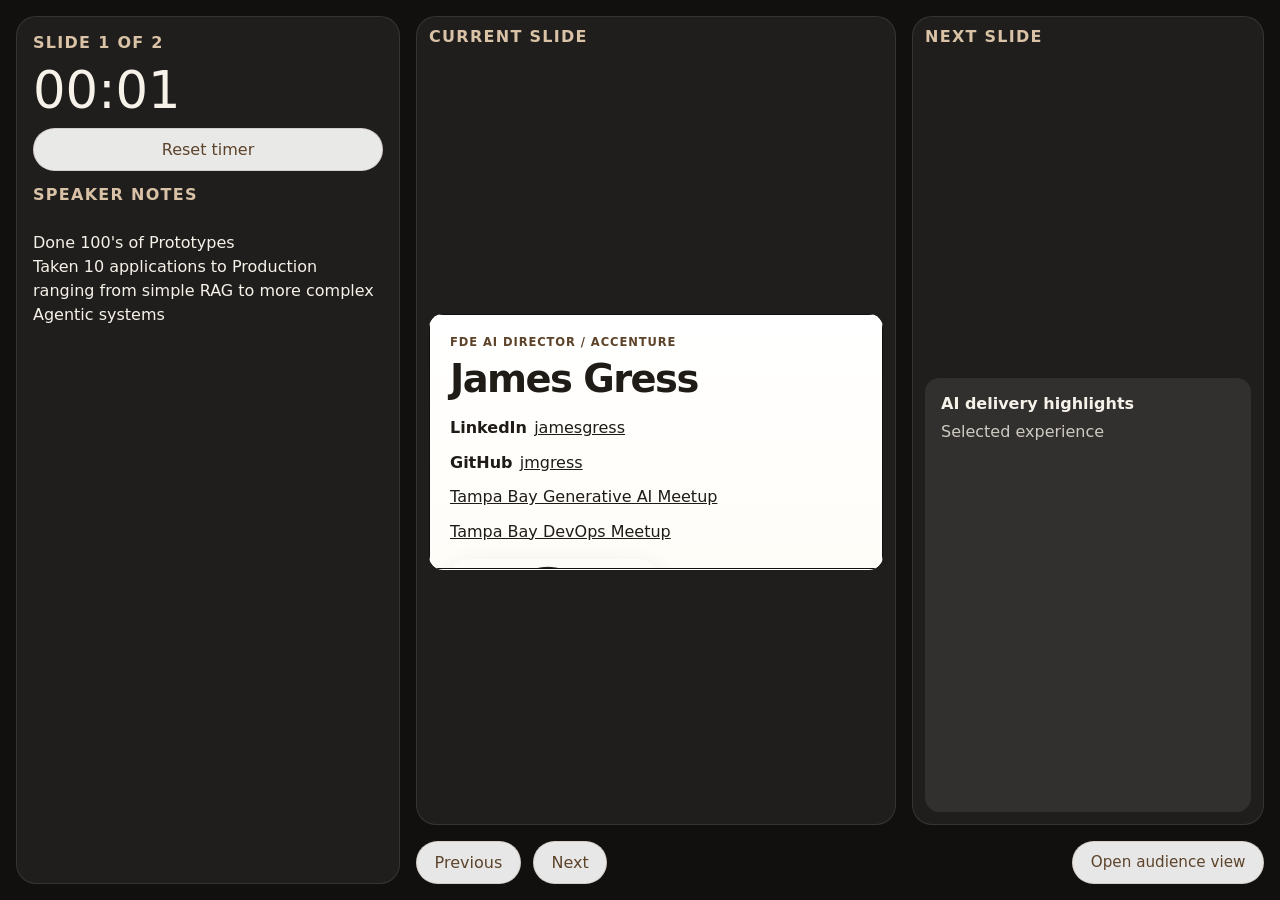
==== presenter.html @ 34e652f6 "Replace Marp deck with static HTML slides Co-authored-by: jmgress <20671008+jmgress@users.noreply.gi" ====
<!DOCTYPE html>
<html lang="en">
  <head>
    <meta charset="utf-8" />
    <meta name="viewport" content="width=device-width, initial-scale=1" />
    <link rel="icon" href="data:image/svg+xml,%3Csvg xmlns=%27http://www.w3.org/2000/svg%27 viewBox=%270 0 32 32%27%3E%3Crect width=%2732%27 height=%2732%27 rx=%276%27 fill=%27%2378583a%27/%3E%3Ctext x=%2716%27 y=%2721%27 text-anchor=%27middle%27 font-family=%27Arial,sans-serif%27 font-size=%2716%27 fill=%27white%27%3EJG%3C/text%3E%3C/svg%3E" />
    <title>James Gress Presenter View</title>
    <link rel="stylesheet" href="styles.css" />
    <script defer src="presenter.js"></script>
  </head>
  <body class="presenter-body">
    <main class="presenter-layout">
      <aside class="presenter-sidebar">
        <div class="presenter-meta">
          <strong data-presenter-position>Slide 1 of 2</strong>
          <div class="presenter-timer" data-presenter-timer>00:00</div>
          <button class="presenter-reset" type="button" data-presenter-reset>Reset timer</button>
        </div>
        <section class="presenter-notes">
          <h2>Speaker notes</h2>
          <div class="presenter-notes-content" data-presenter-notes>Waiting for notes…</div>
        </section>
      </aside>

      <section class="presenter-stage">
        <div class="presenter-stack">
          <div class="presenter-panel">
            <h2>Current slide</h2>
            <iframe class="presenter-frame" title="Current slide preview" data-presenter-current></iframe>
          </div>
          <div class="presenter-preview">
            <h2>Next slide</h2>
            <div class="presenter-preview-card" data-presenter-next>
              <strong>Loading…</strong>
              <p>Waiting for the current slide state.</p>
            </div>
          </div>
        </div>

        <div class="presenter-nav">
          <div class="presenter-nav-group">
            <button type="button" data-action="prev">Previous</button>
            <button type="button" data-action="next">Next</button>
          </div>
          <a class="presenter-link" href="index.html" target="audience">Open audience view</a>
        </div>
      </section>
    </main>
  </body>
</html>
---- styles.css ----
:root {
  color-scheme: light;
  --page-bg: #f4f1ea;
  --panel-bg: rgba(255, 255, 255, 0.88);
  --surface: #fffdf8;
  --surface-strong: #ffffff;
  --border: rgba(26, 26, 26, 0.12);
  --shadow: 0 1.5rem 3rem rgba(72, 55, 32, 0.12);
  --text: #1f1b17;
  --muted: #6b635d;
  --accent: #78583a;
  --accent-strong: #5d432a;
  --stage-width: min(100vw - 2rem, calc((100vh - 8.5rem) * 16 / 9));
  --stage-height: min(calc((100vw - 2rem) * 9 / 16), calc(100vh - 8.5rem));
  font-family: Inter, ui-sans-serif, system-ui, -apple-system, BlinkMacSystemFont, "Segoe UI", sans-serif;
}

* {
  box-sizing: border-box;
}

html,
body {
  min-height: 100%;
}

body {
  margin: 0;
  background:
    radial-gradient(circle at top, rgba(255, 255, 255, 0.95), rgba(255, 255, 255, 0.65) 36%, transparent 65%),
    linear-gradient(180deg, #efe6da 0%, var(--page-bg) 100%);
  color: var(--text);
}

body[data-embed='true'] {
  background: transparent;
}

body[data-embed='true'] .deck-controls {
  display: none;
}

body[data-embed='true'] .deck-app {
  padding: 0;
}

body[data-embed='true'] .deck-shell {
  width: 100vw;
  max-width: none;
}

body[data-embed='true'] .stage {
  aspect-ratio: 16 / 9;
  height: 100vh;
  min-height: 0;
  max-height: none;
}

body[data-embed='true'] .slide-frame {
  border-radius: 0;
  box-shadow: none;
}

body.presenter-body {
  background: #11100e;
  color: #f6f1e9;
}

h1,
h2,
p,
ul,
figure {
  margin: 0;
}

a {
  color: inherit;
}

button,
a,
input {
  font: inherit;
}

.deck-app {
  min-height: 100vh;
  padding: 1rem;
  display: grid;
  gap: 1rem;
  justify-items: center;
  align-content: center;
}

.deck-shell {
  width: var(--stage-width);
  max-width: 100%;
}

.stage {
  position: relative;
  width: 100%;
  height: var(--stage-height);
  min-height: 17rem;
  max-height: calc(100vh - 8.5rem);
  aspect-ratio: 16 / 9;
}

.slide {
  position: absolute;
  inset: 0;
  opacity: 0;
  pointer-events: none;
  transform: translateX(1.5rem) scale(0.985);
  transition: opacity 220ms ease, transform 220ms ease;
}

.slide.is-active {
  opacity: 1;
  pointer-events: auto;
  transform: translateX(0) scale(1);
}

.slide-frame {
  height: 100%;
  padding: clamp(1.25rem, 3vw, 2.75rem);
  display: grid;
  align-items: center;
  gap: clamp(1rem, 2vw, 2rem);
  background: linear-gradient(180deg, var(--surface-strong), var(--surface));
  border: 1px solid var(--border);
  border-radius: 1.5rem;
  box-shadow: var(--shadow);
  overflow: hidden;
}

.intro-slide {
  grid-template-columns: minmax(0, 1.2fr) minmax(14rem, 0.8fr);
}

.detail-slide {
  grid-template-rows: 1fr auto;
}

.eyebrow {
  margin-bottom: 0.75rem;
  color: var(--accent-strong);
  text-transform: uppercase;
  letter-spacing: 0.08em;
  font-size: clamp(0.72rem, 1.25vw, 0.95rem);
  font-weight: 700;
}

h1,
h2 {
  line-height: 0.95;
  letter-spacing: -0.04em;
}

h1 {
  margin-bottom: 1.25rem;
  font-size: clamp(2.4rem, 5vw, 5rem);
}

h2 {
  margin-bottom: 1rem;
  font-size: clamp(2rem, 4.25vw, 4rem);
}

.link-list,
.highlight-list {
  display: grid;
  gap: 0.75rem;
  padding-left: 1.25rem;
  font-size: clamp(1rem, 1.7vw, 1.55rem);
  line-height: 1.4;
}

.link-list {
  list-style: none;
  padding-left: 0;
}

.link-list li {
  display: flex;
  gap: 0.45rem;
  flex-wrap: wrap;
}

.link-list span {
  font-weight: 700;
}

.portrait-block {
  justify-self: end;
  width: min(100%, 19rem);
}

.portrait-block img {
  display: block;
  width: 100%;
  border-radius: 1.25rem;
  object-fit: cover;
  box-shadow: 0 1rem 2rem rgba(44, 30, 12, 0.16);
}

.slide-footer {
  align-self: end;
  color: var(--muted);
  font-size: clamp(0.78rem, 1.2vw, 1rem);
}

.deck-controls {
  width: min(var(--stage-width), 100%);
  display: flex;
  align-items: center;
  justify-content: space-between;
  gap: 1rem;
}

.deck-controls button,
.presenter-link,
.presenter-nav button,
.presenter-reset {
  border: 1px solid rgba(120, 88, 58, 0.18);
  border-radius: 999px;
  background: rgba(255, 255, 255, 0.9);
  color: var(--accent-strong);
  padding: 0.7rem 1.1rem;
  text-decoration: none;
  cursor: pointer;
}

.deck-controls button:hover,
.presenter-link:hover,
.presenter-nav button:hover,
.presenter-reset:hover {
  background: white;
}

.deck-status {
  display: grid;
  gap: 0.35rem;
  justify-items: center;
  text-align: center;
}

.presenter-link {
  font-size: 0.95rem;
}

.presenter-layout {
  min-height: 100vh;
  padding: 1rem;
  display: grid;
  gap: 1rem;
  grid-template-columns: minmax(16rem, 24rem) minmax(0, 1fr);
}

.presenter-sidebar,
.presenter-panel,
.presenter-preview {
  background: rgba(255, 255, 255, 0.06);
  border: 1px solid rgba(255, 255, 255, 0.1);
  border-radius: 1.25rem;
}

.presenter-sidebar {
  padding: 1rem;
  display: grid;
  gap: 1rem;
  align-content: start;
}

.presenter-meta {
  display: grid;
  gap: 0.5rem;
}

.presenter-meta strong,
.presenter-notes h2,
.presenter-stack h2 {
  font-size: 1rem;
  text-transform: uppercase;
  letter-spacing: 0.08em;
  color: #d9c2a6;
}

.presenter-timer {
  font-size: clamp(2rem, 4vw, 3.2rem);
  font-variant-numeric: tabular-nums;
}

.presenter-notes,
.presenter-stack {
  display: grid;
  gap: 0.75rem;
}

.presenter-notes-content {
  color: #f6f1e9;
  line-height: 1.5;
}

.presenter-stage {
  display: grid;
  gap: 1rem;
  grid-template-rows: minmax(0, 1fr) auto;
}

.presenter-stack {
  grid-template-columns: minmax(0, 1fr) minmax(14rem, 22rem);
  display: grid;
  gap: 1rem;
}

.presenter-panel,
.presenter-preview {
  padding: 0.75rem;
  display: grid;
  gap: 0.75rem;
}

.presenter-frame {
  width: 100%;
  aspect-ratio: 16 / 9;
  border: 0;
  border-radius: 0.9rem;
  background: white;
}

.presenter-preview-card {
  min-height: 8rem;
  padding: 1rem;
  border-radius: 0.9rem;
  background: rgba(255, 255, 255, 0.08);
  color: #f6f1e9;
}

.presenter-preview-card p {
  margin-top: 0.5rem;
  color: rgba(246, 241, 233, 0.8);
  line-height: 1.4;
}

.presenter-nav {
  display: flex;
  flex-wrap: wrap;
  align-items: center;
  justify-content: space-between;
  gap: 0.75rem;
}

.presenter-nav-group {
  display: flex;
  gap: 0.75rem;
}

@media (max-width: 900px) {
  :root {
    --stage-width: min(100vw - 1rem, calc((100vh - 7.5rem) * 16 / 9));
    --stage-height: min(calc((100vw - 1rem) * 9 / 16), calc(100vh - 7.5rem));
  }

  .deck-app,
  .presenter-layout {
    padding: 0.5rem;
  }

  .intro-slide,
  .presenter-layout,
  .presenter-stack {
    grid-template-columns: 1fr;
  }

  .portrait-block {
    justify-self: start;
    max-width: 13rem;
  }

  .deck-controls,
  .presenter-nav {
    flex-direction: column;
  }
}

@media (prefers-reduced-motion: reduce) {
  *,
  *::before,
  *::after {
    scroll-behavior: auto !important;
    transition: none !important;
    animation: none !important;
  }
}

@media print {
  body {
    background: white;
  }

  .deck-app {
    display: block;
    padding: 0;
  }

  .deck-shell,
  .stage {
    width: 100%;
    height: auto;
    max-height: none;
  }

  .slide {
    position: static;
    opacity: 1;
    pointer-events: auto;
    transform: none;
    break-after: page;
    page-break-after: always;
    margin-bottom: 1rem;
  }

  .slide-frame {
    min-height: 56vw;
    box-shadow: none;
  }

  .deck-controls {
    display: none;
  }
}
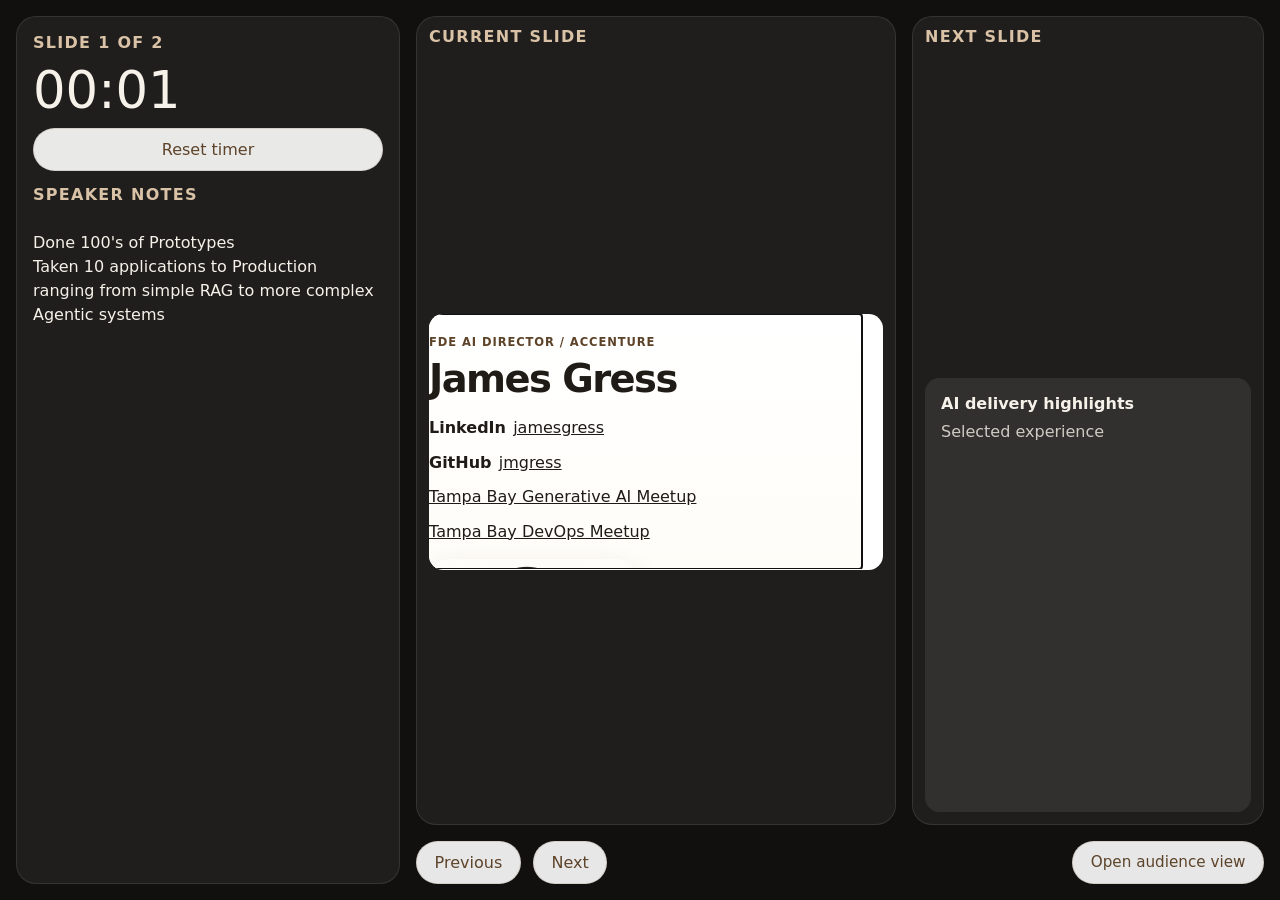
==== commit cb90b245: "Address review fixes for presenter link and README Co-authored-by: jmgress <20671008+jmgress@users.n" ====
--- a/presenter.html
+++ b/presenter.html
@@ -42,7 +42,7 @@
             <button type="button" data-action="prev">Previous</button>
             <button type="button" data-action="next">Next</button>
           </div>
-          <a class="presenter-link" href="index.html" target="audience">Open audience view</a>
+          <a class="presenter-link" href="index.html" target="audience" rel="noopener">Open audience view</a>
         </div>
       </section>
     </main>
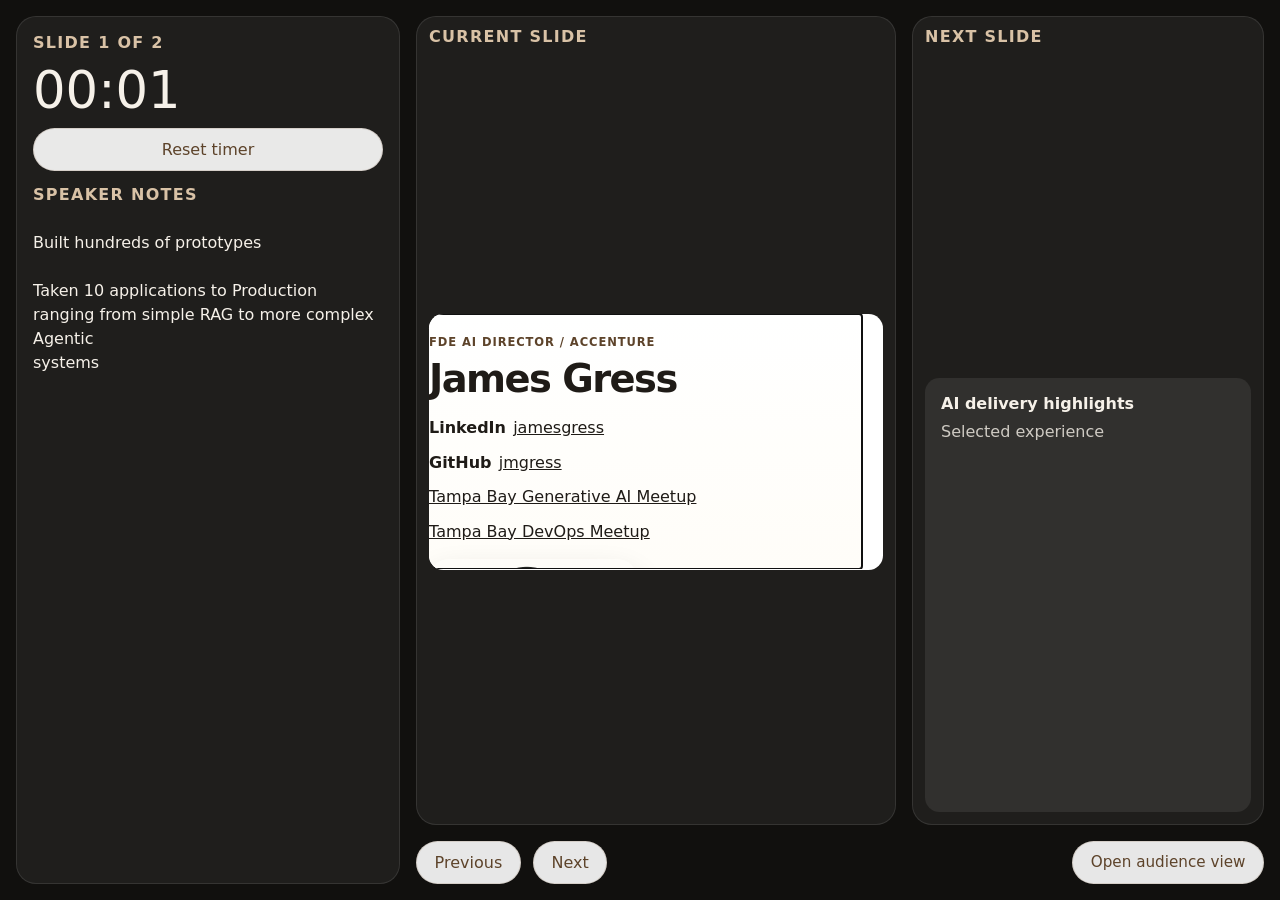
==== commit 8f180e3f: "Simplify presenter initialization from iframe preview Co-authored-by: jmgress <20671008+jmgress@user" ====
--- a/presenter.html
+++ b/presenter.html
@@ -26,7 +26,7 @@
         <div class="presenter-stack">
           <div class="presenter-panel">
             <h2>Current slide</h2>
-            <iframe class="presenter-frame" title="Current slide preview" data-presenter-current></iframe>
+            <iframe class="presenter-frame" title="Current slide preview" data-presenter-current src="index.html?embed=1#slide-1"></iframe>
           </div>
           <div class="presenter-preview">
             <h2>Next slide</h2>
--- a/styles.css
+++ b/styles.css
@@ -301,6 +301,7 @@
 .presenter-notes-content {
   color: #f6f1e9;
   line-height: 1.5;
+  white-space: pre-line;
 }
 
 .presenter-stage {
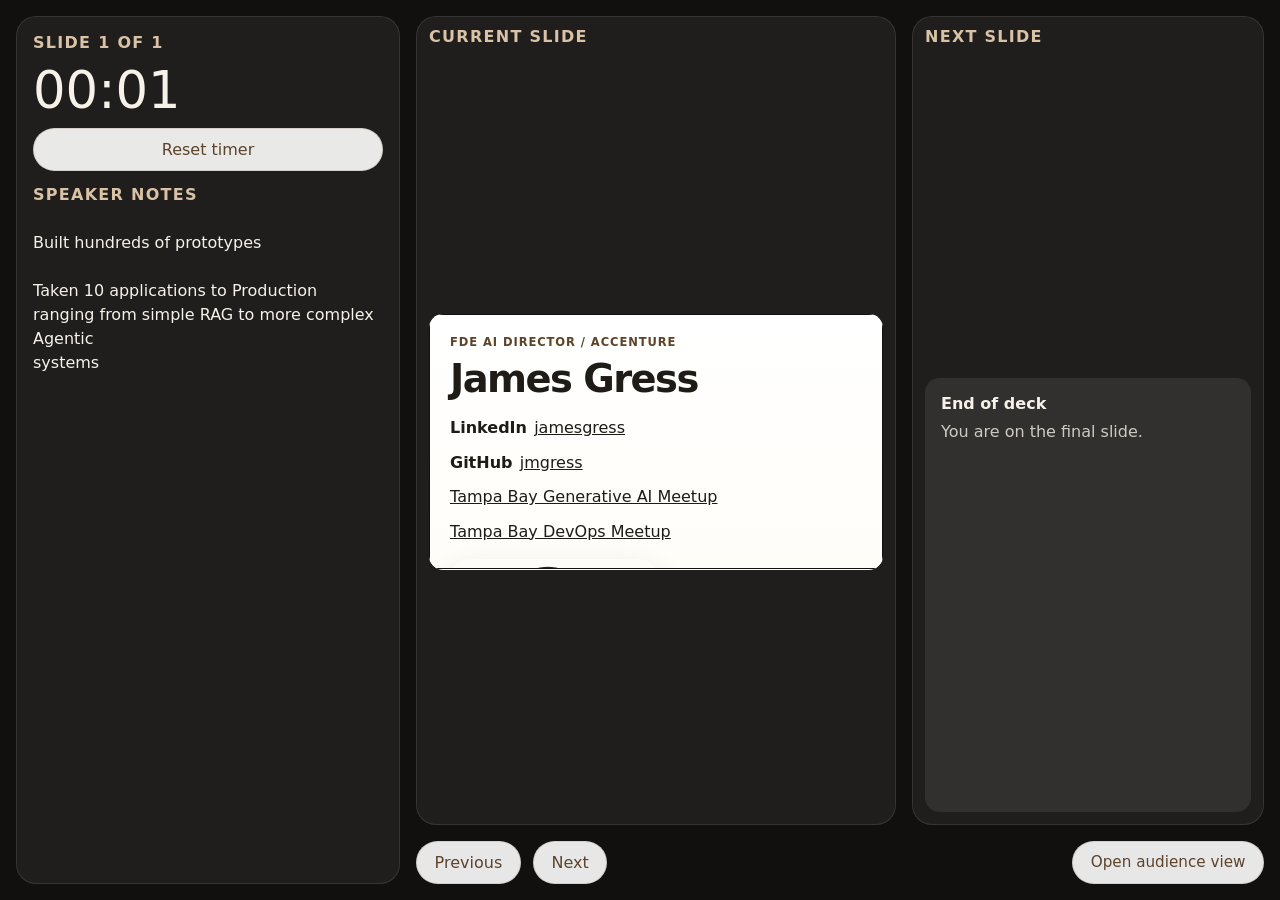
==== commit 86da2a65: "Remove extra second slide Co-authored-by: jmgress <20671008+jmgress@users.noreply.github.com>" ====
--- a/presenter.html
+++ b/presenter.html
@@ -12,7 +12,7 @@
     <main class="presenter-layout">
       <aside class="presenter-sidebar">
         <div class="presenter-meta">
-          <strong data-presenter-position>Slide 1 of 2</strong>
+          <strong data-presenter-position>Slide 1 of 1</strong>
           <div class="presenter-timer" data-presenter-timer>00:00</div>
           <button class="presenter-reset" type="button" data-presenter-reset>Reset timer</button>
         </div>
